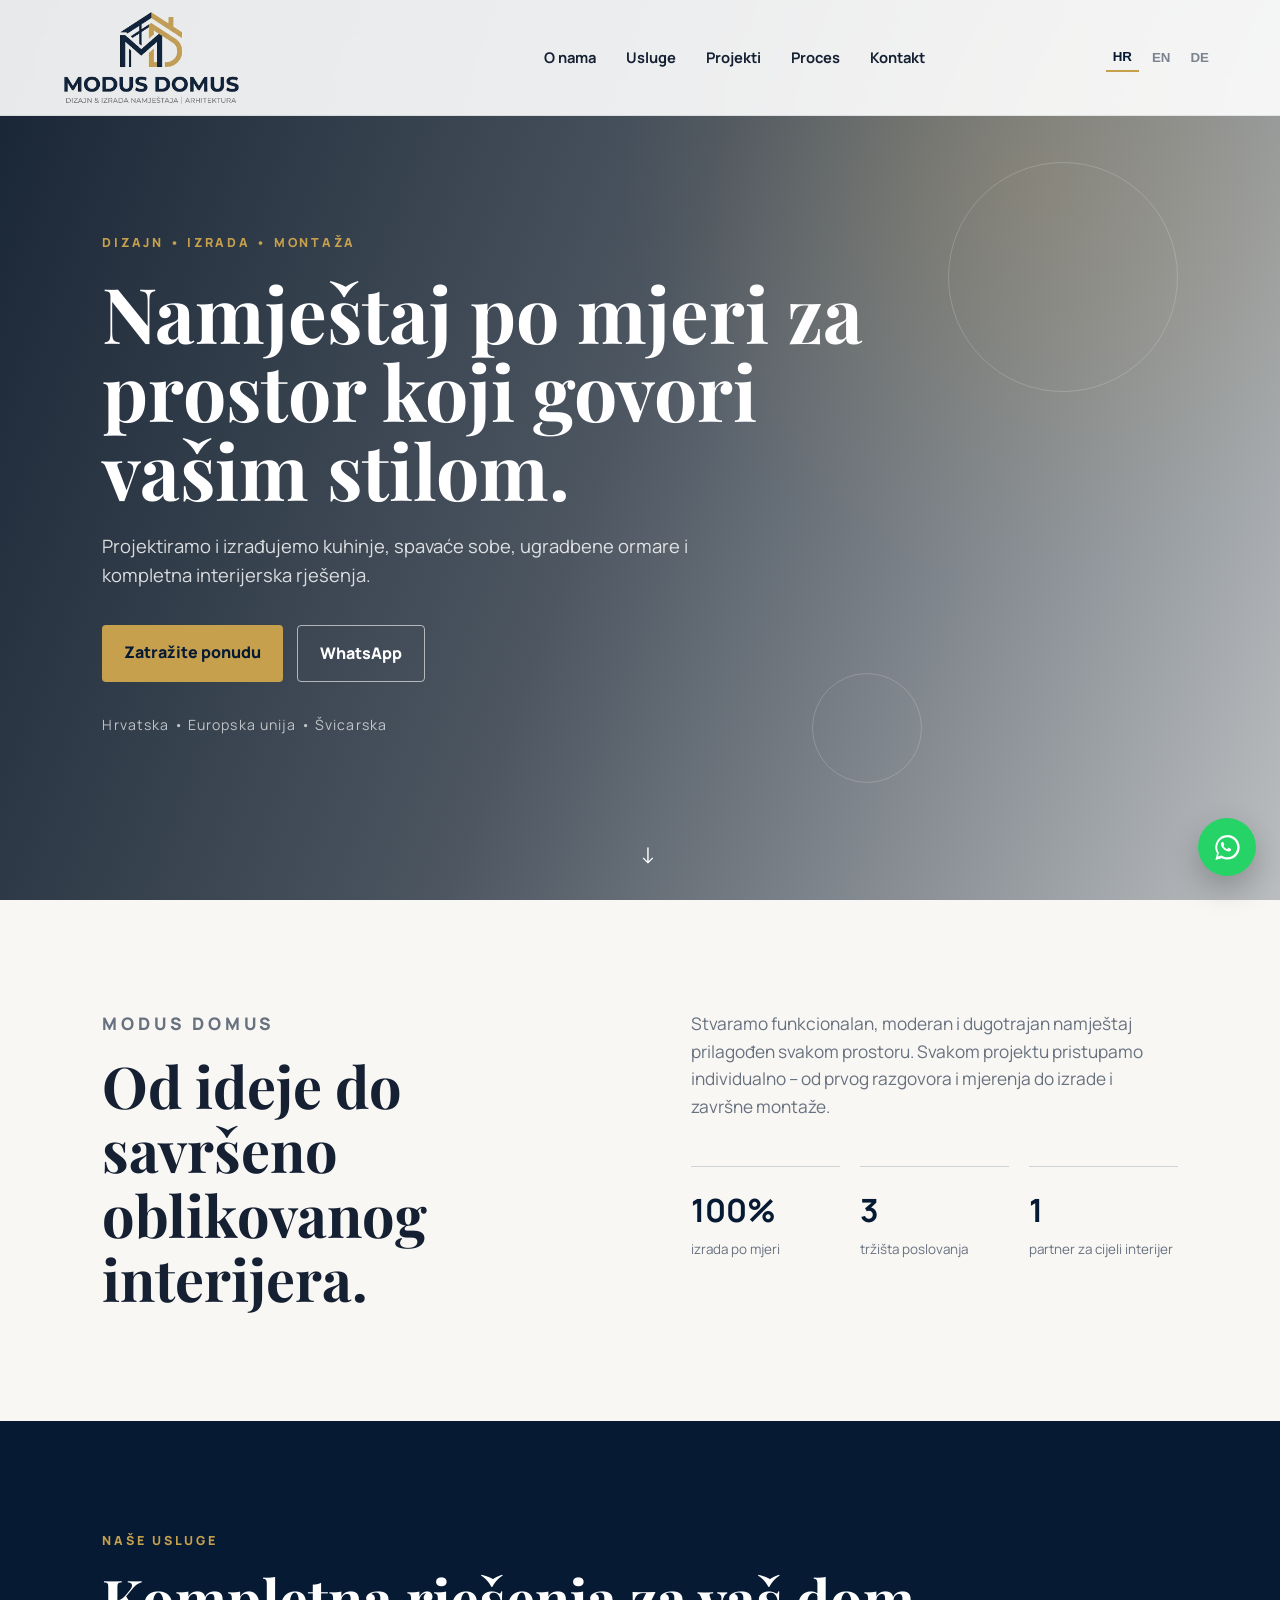
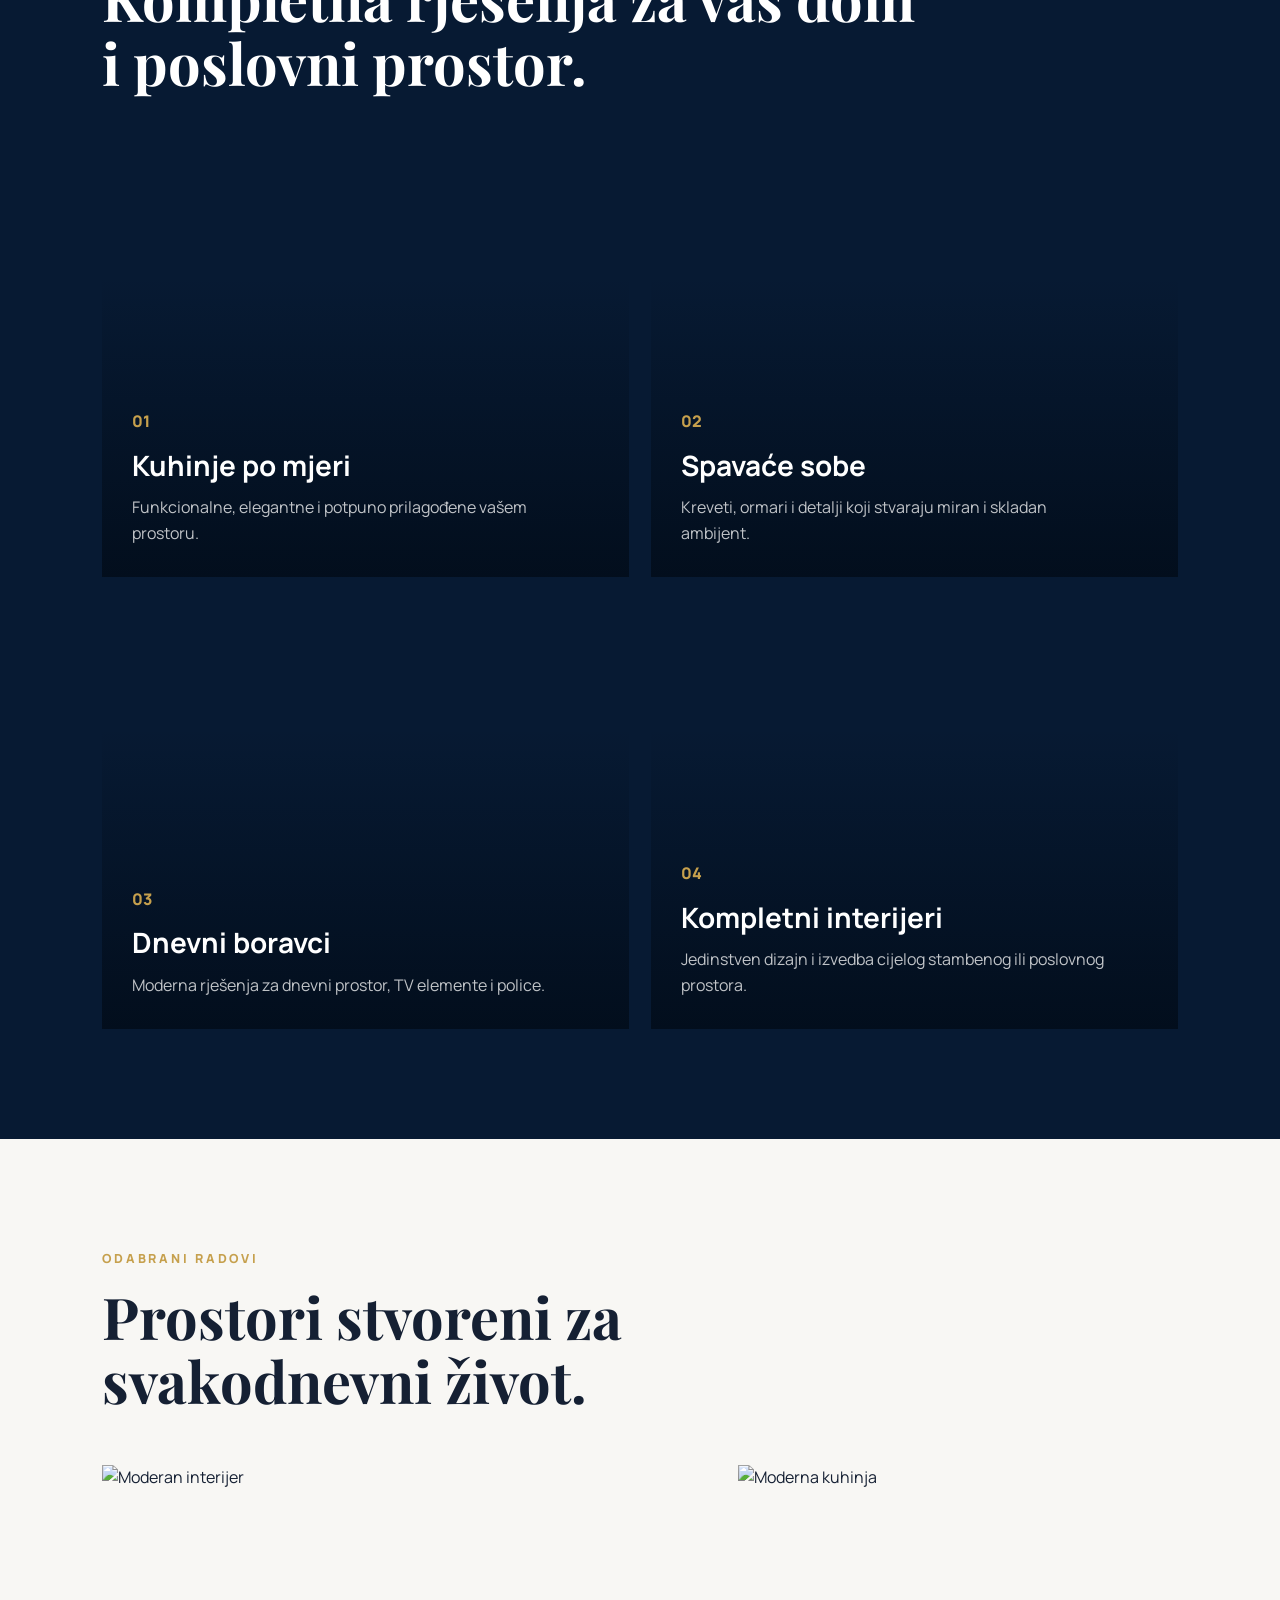
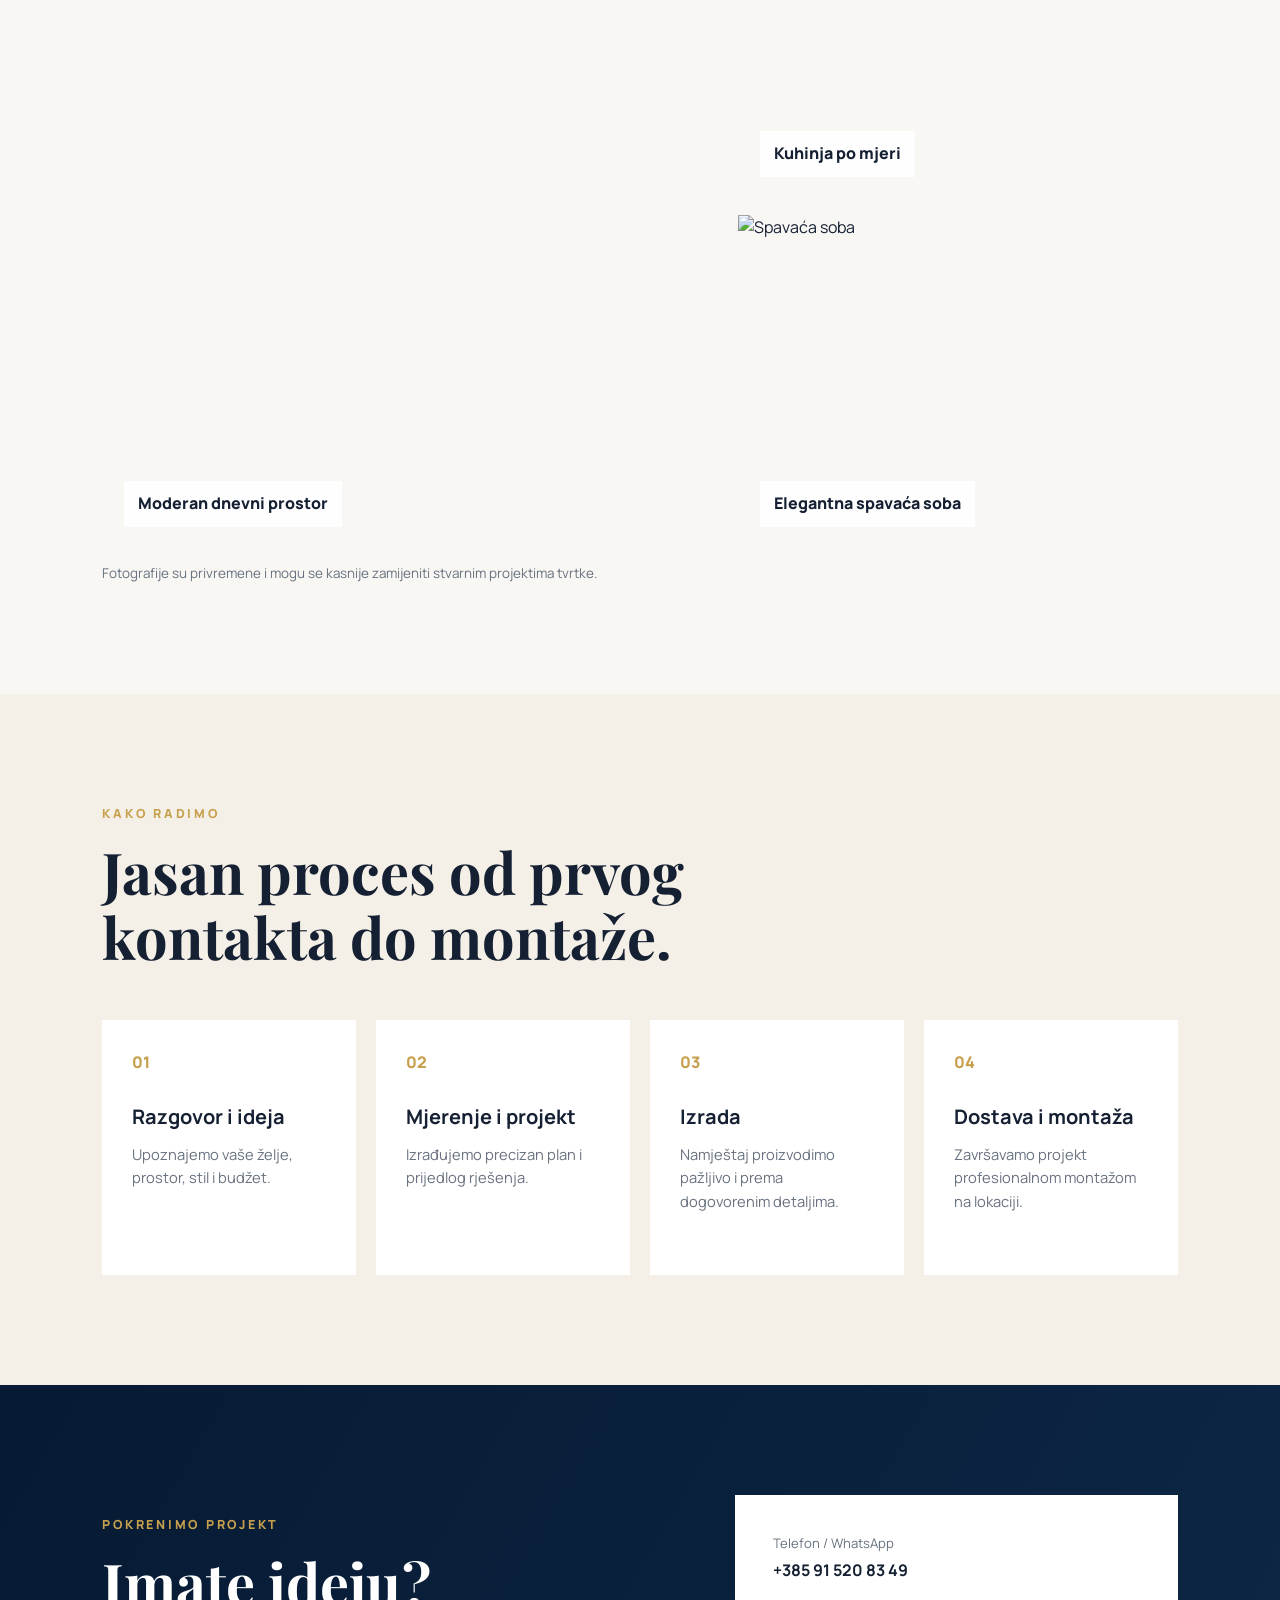
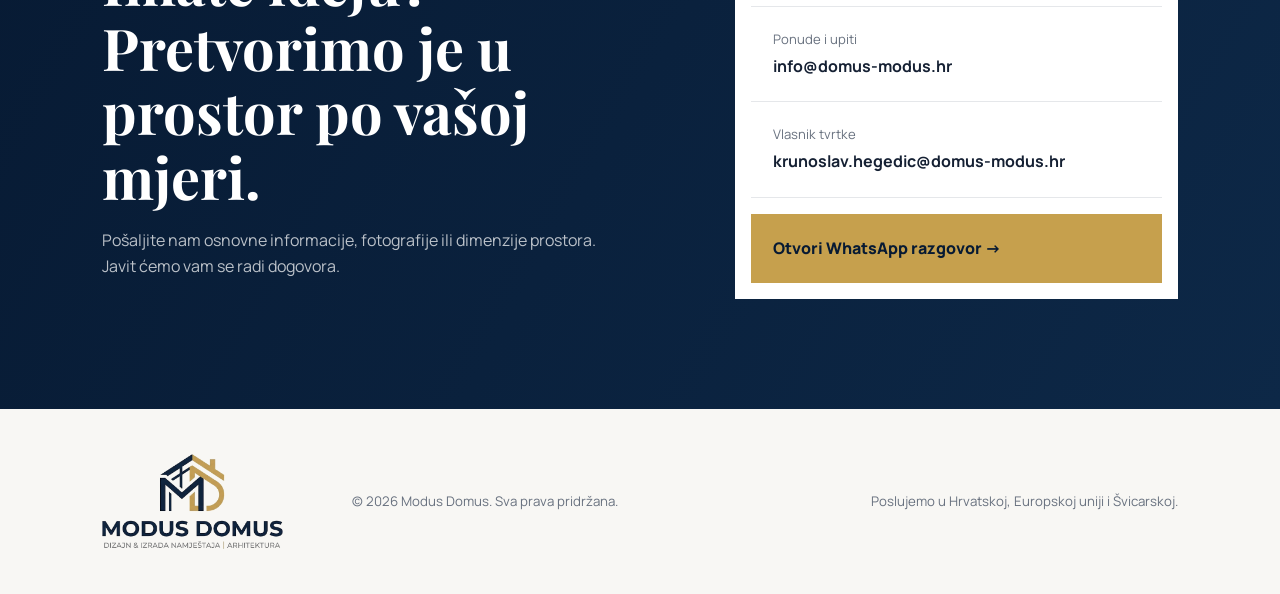
==== index.html @ 840b878f "Modus Domus web stranica" ====
<!DOCTYPE html>
<html lang="hr">
<head>
  <meta charset="UTF-8" />
  <meta name="viewport" content="width=device-width, initial-scale=1.0" />
  <meta name="description" content="Modus Domus – dizajn i izrada namještaja po mjeri u Hrvatskoj, Europskoj uniji i Švicarskoj." />
  <title>Modus Domus | Dizajn i izrada namještaja</title>
  <link rel="preconnect" href="https://fonts.googleapis.com">
  <link rel="preconnect" href="https://fonts.gstatic.com" crossorigin>
  <link href="https://fonts.googleapis.com/css2?family=Manrope:wght@400;500;600;700;800&family=Playfair+Display:wght@600;700&display=swap" rel="stylesheet">
  <link rel="stylesheet" href="style.css" />
</head>
<body>
  <header class="site-header">
    <a class="brand" href="#home" aria-label="Modus Domus početna">
      <img src="assets/logo-modus-domus-transparent.png" alt="Modus Domus logo" />
    </a>

    <button class="menu-toggle" aria-label="Otvori izbornik" aria-expanded="false">☰</button>

    <nav class="main-nav">
      <a href="#about" data-i18n="navAbout">O nama</a>
      <a href="#services" data-i18n="navServices">Usluge</a>
      <a href="#projects" data-i18n="navProjects">Projekti</a>
      <a href="#process" data-i18n="navProcess">Proces</a>
      <a href="#contact" data-i18n="navContact">Kontakt</a>
    </nav>

    <div class="language-switcher" aria-label="Odabir jezika">
      <button class="lang active" data-lang="hr">HR</button>
      <button class="lang" data-lang="en">EN</button>
      <button class="lang" data-lang="de">DE</button>
    </div>
  </header>

  <main>
    <section id="home" class="hero">
      <div class="hero-overlay"></div>
      <div class="floating-shape shape-one"></div>
      <div class="floating-shape shape-two"></div>

      <div class="hero-content">
        <p class="eyebrow" data-i18n="heroEyebrow">DIZAJN • IZRADA • MONTAŽA</p>
        <h1 data-i18n="heroTitle">Namještaj po mjeri za prostor koji govori vašim stilom.</h1>
        <p class="hero-text" data-i18n="heroText">
          Projektiramo i izrađujemo kuhinje, spavaće sobe, ugradbene ormare i kompletna interijerska rješenja.
        </p>
        <div class="hero-actions">
          <a class="btn btn-primary" href="mailto:info@domus-modus.hr?subject=Upit%20za%20ponudu" data-i18n="offerButton">Zatražite ponudu</a>
          <a class="btn btn-secondary" href="https://wa.me/385915208349" target="_blank" rel="noopener" data-i18n="whatsappButton">WhatsApp</a>
        </div>
        <div class="coverage" data-i18n="coverage">Hrvatska • Europska unija • Švicarska</div>
      </div>

      <a class="scroll-indicator" href="#about" aria-label="Pomakni se prema dolje">↓</a>
    </section>

    <section id="about" class="section about">
      <div>
        <p class="section-kicker" data-i18n="aboutKicker">MODUS DOMUS</p>
        <h2 data-i18n="aboutTitle">Od ideje do savršeno oblikovanog interijera.</h2>
      </div>
      <div>
        <p data-i18n="aboutText">
          Stvaramo funkcionalan, moderan i dugotrajan namještaj prilagođen svakom prostoru. Svakom projektu pristupamo individualno – od prvog razgovora i mjerenja do izrade i završne montaže.
        </p>
        <div class="stats">
          <div><strong>100%</strong><span data-i18n="statCustom">izrada po mjeri</span></div>
          <div><strong>3</strong><span data-i18n="statMarkets">tržišta poslovanja</span></div>
          <div><strong>1</strong><span data-i18n="statPartner">partner za cijeli interijer</span></div>
        </div>
      </div>
    </section>

    <section id="services" class="section dark-section">
      <div class="section-heading">
        <p class="section-kicker" data-i18n="servicesKicker">NAŠE USLUGE</p>
        <h2 data-i18n="servicesTitle">Kompletna rješenja za vaš dom i poslovni prostor.</h2>
      </div>

      <div class="service-grid">
        <article class="service-card image-kitchen">
          <div>
            <span>01</span>
            <h3 data-i18n="serviceKitchen">Kuhinje po mjeri</h3>
            <p data-i18n="serviceKitchenText">Funkcionalne, elegantne i potpuno prilagođene vašem prostoru.</p>
          </div>
        </article>

        <article class="service-card image-bedroom">
          <div>
            <span>02</span>
            <h3 data-i18n="serviceBedroom">Spavaće sobe</h3>
            <p data-i18n="serviceBedroomText">Kreveti, ormari i detalji koji stvaraju miran i skladan ambijent.</p>
          </div>
        </article>

        <article class="service-card image-living">
          <div>
            <span>03</span>
            <h3 data-i18n="serviceLiving">Dnevni boravci</h3>
            <p data-i18n="serviceLivingText">Moderna rješenja za dnevni prostor, TV elemente i police.</p>
          </div>
        </article>

        <article class="service-card image-interior">
          <div>
            <span>04</span>
            <h3 data-i18n="serviceInterior">Kompletni interijeri</h3>
            <p data-i18n="serviceInteriorText">Jedinstven dizajn i izvedba cijelog stambenog ili poslovnog prostora.</p>
          </div>
        </article>
      </div>
    </section>

    <section id="projects" class="section projects">
      <div class="section-heading">
        <p class="section-kicker" data-i18n="projectsKicker">ODABRANI RADOVI</p>
        <h2 data-i18n="projectsTitle">Prostori stvoreni za svakodnevni život.</h2>
      </div>
      <div class="project-grid">
        <figure class="project project-large">
          <img src="https://images.unsplash.com/photo-1600585154340-be6161a56a0c?auto=format&fit=crop&w=1600&q=85" alt="Moderan interijer" loading="lazy">
          <figcaption data-i18n="projectOne">Moderan dnevni prostor</figcaption>
        </figure>
        <figure class="project">
          <img src="https://images.unsplash.com/photo-1556912167-f556f1f39fdf?auto=format&fit=crop&w=1200&q=85" alt="Moderna kuhinja" loading="lazy">
          <figcaption data-i18n="projectTwo">Kuhinja po mjeri</figcaption>
        </figure>
        <figure class="project">
          <img src="https://images.pexels.com/photos/271624/pexels-photo-271624.jpeg?auto=compress&cs=tinysrgb&w=1200" alt="Spavaća soba" loading="lazy">
          <figcaption data-i18n="projectThree">Elegantna spavaća soba</figcaption>
        </figure>
      </div>
      <p class="photo-note" data-i18n="photoNote">Fotografije su privremene i mogu se kasnije zamijeniti stvarnim projektima tvrtke.</p>
    </section>

    <section id="process" class="section process">
      <div class="section-heading">
        <p class="section-kicker" data-i18n="processKicker">KAKO RADIMO</p>
        <h2 data-i18n="processTitle">Jasan proces od prvog kontakta do montaže.</h2>
      </div>
      <div class="process-grid">
        <div><span>01</span><h3 data-i18n="stepOne">Razgovor i ideja</h3><p data-i18n="stepOneText">Upoznajemo vaše želje, prostor, stil i budžet.</p></div>
        <div><span>02</span><h3 data-i18n="stepTwo">Mjerenje i projekt</h3><p data-i18n="stepTwoText">Izrađujemo precizan plan i prijedlog rješenja.</p></div>
        <div><span>03</span><h3 data-i18n="stepThree">Izrada</h3><p data-i18n="stepThreeText">Namještaj proizvodimo pažljivo i prema dogovorenim detaljima.</p></div>
        <div><span>04</span><h3 data-i18n="stepFour">Dostava i montaža</h3><p data-i18n="stepFourText">Završavamo projekt profesionalnom montažom na lokaciji.</p></div>
      </div>
    </section>

    <section id="contact" class="contact-section">
      <div class="contact-copy">
        <p class="section-kicker" data-i18n="contactKicker">POKRENIMO PROJEKT</p>
        <h2 data-i18n="contactTitle">Imate ideju? Pretvorimo je u prostor po vašoj mjeri.</h2>
        <p data-i18n="contactText">Pošaljite nam osnovne informacije, fotografije ili dimenzije prostora. Javit ćemo vam se radi dogovora.</p>
      </div>

      <div class="contact-card">
        <a href="tel:+385915208349">
          <span data-i18n="phoneLabel">Telefon / WhatsApp</span>
          <strong>+385 91 520 83 49</strong>
        </a>
        <a href="mailto:info@domus-modus.hr">
          <span data-i18n="offersLabel">Ponude i upiti</span>
          <strong>info@domus-modus.hr</strong>
        </a>
        <a href="mailto:krunoslav.hegedic@domus-modus.hr">
          <span data-i18n="ownerLabel">Vlasnik tvrtke</span>
          <strong>krunoslav.hegedic@domus-modus.hr</strong>
        </a>
        <a class="contact-cta" href="https://wa.me/385915208349" target="_blank" rel="noopener" data-i18n="openWhatsapp">Otvori WhatsApp razgovor →</a>
      </div>
    </section>
  </main>

  <footer>
    <img src="assets/logo-modus-domus-transparent.png" alt="Modus Domus" />
    <p>© <span id="year"></span> Modus Domus. <span data-i18n="rights">Sva prava pridržana.</span></p>
    <p data-i18n="footerCoverage">Poslujemo u Hrvatskoj, Europskoj uniji i Švicarskoj.</p>
  </footer>

  <a class="floating-whatsapp" href="https://wa.me/385915208349" target="_blank" rel="noopener" aria-label="WhatsApp">
    <svg viewBox="0 0 32 32" aria-hidden="true" focusable="false">
      <path fill="currentColor" d="M19.11 17.21c-.26-.13-1.53-.75-1.77-.84-.24-.09-.41-.13-.59.13-.17.26-.67.84-.82 1.01-.15.17-.3.2-.56.07-.26-.13-1.08-.4-2.06-1.27-.76-.68-1.28-1.52-1.43-1.78-.15-.26-.02-.4.11-.53.12-.12.26-.3.39-.45.13-.15.17-.26.26-.43.09-.17.04-.32-.02-.45-.07-.13-.59-1.42-.8-1.94-.21-.51-.43-.44-.59-.45h-.5c-.17 0-.45.07-.69.32-.24.26-.91.89-.91 2.17s.93 2.52 1.06 2.69c.13.17 1.83 2.79 4.43 3.91.62.27 1.1.43 1.48.55.62.2 1.18.17 1.62.1.49-.07 1.53-.62 1.75-1.22.22-.6.22-1.11.15-1.22-.06-.11-.24-.17-.5-.3Z"/>
      <path fill="currentColor" d="M16.04 3.2A12.62 12.62 0 0 0 5.2 22.3L3.5 28.8l6.66-1.75A12.62 12.62 0 1 0 16.04 3.2Zm0 22.94c-1.99 0-3.93-.54-5.62-1.57l-.4-.24-3.95 1.04 1.05-3.85-.26-.4a10.31 10.31 0 1 1 9.18 5.02Z"/>
    </svg>
  </a>

  <script src="script.js"></script>
</body>
</html>
---- style.css ----
*{box-sizing:border-box;margin:0;padding:0}
:root{
  --navy:#071a33;
  --navy-soft:#0d2847;
  --gold:#c6a04d;
  --cream:#f4f0e7;
  --white:#fff;
  --text:#152033;
  --muted:#68717f;
}
html{scroll-behavior:smooth}
body{
  font-family:"Manrope",sans-serif;
  color:var(--text);
  background:#f8f7f4;
  line-height:1.6;
}
a{text-decoration:none;color:inherit}
img{display:block;max-width:100%}
.site-header{
  position:fixed;
  inset:0 0 auto 0;
  height:116px;
  padding:12px 5vw;
  display:flex;
  align-items:center;
  justify-content:space-between;
  gap:28px;
  z-index:1000;
  background:rgba(255,255,255,.9);
  backdrop-filter:blur(16px);
  border-bottom:1px solid rgba(7,26,51,.08);
}
.brand{display:flex;align-items:center;min-width:300px}
.brand img{width:300px;height:92px;object-fit:contain;object-position:left center}
.main-nav{display:flex;gap:30px;font-weight:700;font-size:.92rem}
.main-nav a{position:relative}
.main-nav a::after{content:"";position:absolute;left:0;bottom:-8px;width:0;height:2px;background:var(--gold);transition:.3s}
.main-nav a:hover::after{width:100%}
.language-switcher{display:flex;gap:6px}
.lang{border:0;background:transparent;padding:6px 7px;cursor:pointer;font-weight:800;color:#7c8490}
.lang.active{color:var(--navy);border-bottom:2px solid var(--gold)}
.menu-toggle{display:none;border:0;background:none;font-size:1.5rem}

.hero{
  min-height:100vh;
  position:relative;
  display:flex;
  align-items:center;
  padding:150px 8vw 80px;
  overflow:hidden;
  background:
    linear-gradient(110deg,rgba(4,18,35,.92) 0%,rgba(4,18,35,.70) 48%,rgba(4,18,35,.25) 100%),
    url("https://images.unsplash.com/photo-1600210492486-724fe5c67fb0?auto=format&fit=crop&w=2000&q=90") center/cover;
  animation:heroZoom 18s ease-in-out infinite alternate;
}
@keyframes heroZoom{
  from{background-size:100%,cover}
  to{background-size:100%,115%}
}
.hero-overlay{
  position:absolute;inset:0;
  background:radial-gradient(circle at 80% 20%,rgba(198,160,77,.20),transparent 32%);
}
.floating-shape{position:absolute;border:1px solid rgba(255,255,255,.18);border-radius:50%;animation:float 9s ease-in-out infinite}
.shape-one{width:230px;height:230px;right:8%;top:18%}
.shape-two{width:110px;height:110px;right:28%;bottom:13%;animation-delay:-4s}
@keyframes float{50%{transform:translateY(-22px) translateX(10px)}}
.hero-content{position:relative;z-index:2;max-width:820px;color:white}
.eyebrow,.section-kicker{letter-spacing:.22em;font-size:.78rem;font-weight:800;color:var(--gold)}
.hero h1{
  font-family:"Playfair Display",serif;
  font-size:clamp(3rem,6vw,6rem);
  line-height:1.02;
  margin:20px 0 24px;
  max-width:1000px;
}
.hero-text{font-size:1.15rem;max-width:670px;color:rgba(255,255,255,.82)}
.hero-actions{display:flex;gap:14px;margin-top:34px;flex-wrap:wrap}
.btn{padding:15px 22px;border-radius:4px;font-weight:800;transition:.25s}
.btn-primary{background:var(--gold);color:var(--navy)}
.btn-secondary{border:1px solid rgba(255,255,255,.6);color:white}
.btn:hover{transform:translateY(-3px)}
.coverage{margin-top:32px;font-size:.88rem;letter-spacing:.08em;color:rgba(255,255,255,.68)}
.scroll-indicator{position:absolute;bottom:28px;left:50%;color:white;font-size:1.4rem;animation:bounce 1.7s infinite}
@keyframes bounce{50%{transform:translateY(9px)}}

.section{padding:110px 8vw}
.about{display:grid;grid-template-columns:1fr 1fr;gap:8vw;align-items:start}
.about h2,.section-heading h2,.contact-copy h2{
  font-family:"Playfair Display",serif;
  font-size:clamp(2.2rem,4.5vw,4.4rem);
  line-height:1.12;
  margin-top:15px;
}
.about p{font-size:1.08rem;color:var(--muted)}
.stats{display:grid;grid-template-columns:repeat(3,1fr);gap:20px;margin-top:45px}
.stats div{border-top:1px solid #cfd3d8;padding-top:18px}
.stats strong{font-size:2rem;color:var(--navy);display:block}
.stats span{font-size:.84rem;color:var(--muted)}

.dark-section{background:var(--navy);color:white}
.section-heading{max-width:820px;margin-bottom:52px}
.dark-section .section-heading h2{color:white}
.service-grid{display:grid;grid-template-columns:repeat(2,1fr);gap:22px}
.service-card{
  min-height:430px;
  position:relative;
  overflow:hidden;
  display:flex;
  align-items:flex-end;
  padding:30px;
  background-size:cover;
  background-position:center;
}
.service-card::before{content:"";position:absolute;inset:0;background:linear-gradient(transparent 30%,rgba(2,13,27,.92))}
.service-card>div{position:relative;z-index:2}
.service-card span{color:var(--gold);font-weight:800}
.service-card h3{font-size:1.75rem;margin:8px 0}
.service-card p{color:rgba(255,255,255,.75);max-width:430px}
.image-kitchen{background-image:url("https://images.unsplash.com/photo-1556912167-f556f1f39fdf?auto=format&fit=crop&w=1400&q=85")}
.image-bedroom{background-image:url("https://images.pexels.com/photos/164595/pexels-photo-164595.jpeg?auto=compress&cs=tinysrgb&w=1400")}
.image-living{background-image:url("https://images.unsplash.com/photo-1600585154340-be6161a56a0c?auto=format&fit=crop&w=1400&q=85")}
.image-interior{background-image:url("https://images.unsplash.com/photo-1600566753086-00f18fb6b3ea?auto=format&fit=crop&w=1400&q=85")}

.project-grid{display:grid;grid-template-columns:1.4fr 1fr;grid-template-rows:repeat(2,330px);gap:20px}
.project{position:relative;overflow:hidden}
.project-large{grid-row:1/3}
.project img{width:100%;height:100%;object-fit:cover;transition:.6s}
.project:hover img{transform:scale(1.05)}
.project figcaption{position:absolute;left:22px;bottom:18px;background:rgba(255,255,255,.9);padding:10px 14px;font-weight:800}
.photo-note{margin-top:18px;color:var(--muted);font-size:.84rem}

.process{background:var(--cream)}
.process-grid{display:grid;grid-template-columns:repeat(4,1fr);gap:20px}
.process-grid>div{background:white;padding:30px;min-height:255px;border-bottom:3px solid transparent;transition:.3s}
.process-grid>div:hover{transform:translateY(-6px);border-color:var(--gold)}
.process-grid span{font-weight:800;color:var(--gold)}
.process-grid h3{margin:25px 0 10px;font-size:1.25rem}
.process-grid p{color:var(--muted);font-size:.92rem}

.contact-section{padding:110px 8vw;background:linear-gradient(120deg,var(--navy),var(--navy-soft));color:white;display:grid;grid-template-columns:1.2fr 1fr;gap:8vw;align-items:center}
.contact-copy p:not(.section-kicker){color:rgba(255,255,255,.72);margin-top:20px;max-width:600px}
.contact-card{background:white;color:var(--text);padding:16px}
.contact-card>a{display:block;padding:22px;border-bottom:1px solid #e5e7ea}
.contact-card span{display:block;color:var(--muted);font-size:.82rem;margin-bottom:4px}
.contact-card strong{font-size:1rem;word-break:break-word}
.contact-card .contact-cta{background:var(--gold);color:var(--navy);font-weight:800;border:0;margin-top:16px}

footer{padding:45px 8vw;display:grid;grid-template-columns:220px 1fr auto;gap:30px;align-items:center;font-size:.83rem;color:var(--muted)}
footer img{width:260px;max-height:95px;object-fit:contain;object-position:left center}
.floating-whatsapp{
  position:fixed;right:24px;bottom:24px;z-index:999;
  width:58px;height:58px;border-radius:50%;
  display:grid;place-items:center;
  background:#25d366;color:white;font-weight:900;
  box-shadow:0 12px 30px rgba(0,0,0,.22);
}
.floating-whatsapp svg{width:31px;height:31px;display:block}

@media(max-width:1000px){
  .main-nav{display:none;position:absolute;top:116px;left:0;right:0;background:white;padding:25px 5vw;flex-direction:column}
  .main-nav.open{display:flex}
  .menu-toggle{display:block;margin-left:auto}
  .language-switcher{margin-left:8px}
  .about,.contact-section{grid-template-columns:1fr}
  .process-grid{grid-template-columns:repeat(2,1fr)}
  footer{grid-template-columns:1fr}
}
@media(max-width:700px){
  .site-header{height:88px;padding:8px 20px}
  .brand{min-width:0}
  .brand img{width:210px;height:68px}
  .main-nav{top:88px}
  .hero{padding:130px 22px 70px;animation:none;background-position:center}
  .hero h1{font-size:2.7rem}
  .section,.contact-section{padding:75px 22px}
  .about,.service-grid,.process-grid{grid-template-columns:1fr}
  .stats{grid-template-columns:1fr}
  .project-grid{display:block}
  .project{height:300px;margin-bottom:16px}
  .project-large{height:420px}
  footer{padding:38px 22px}
}
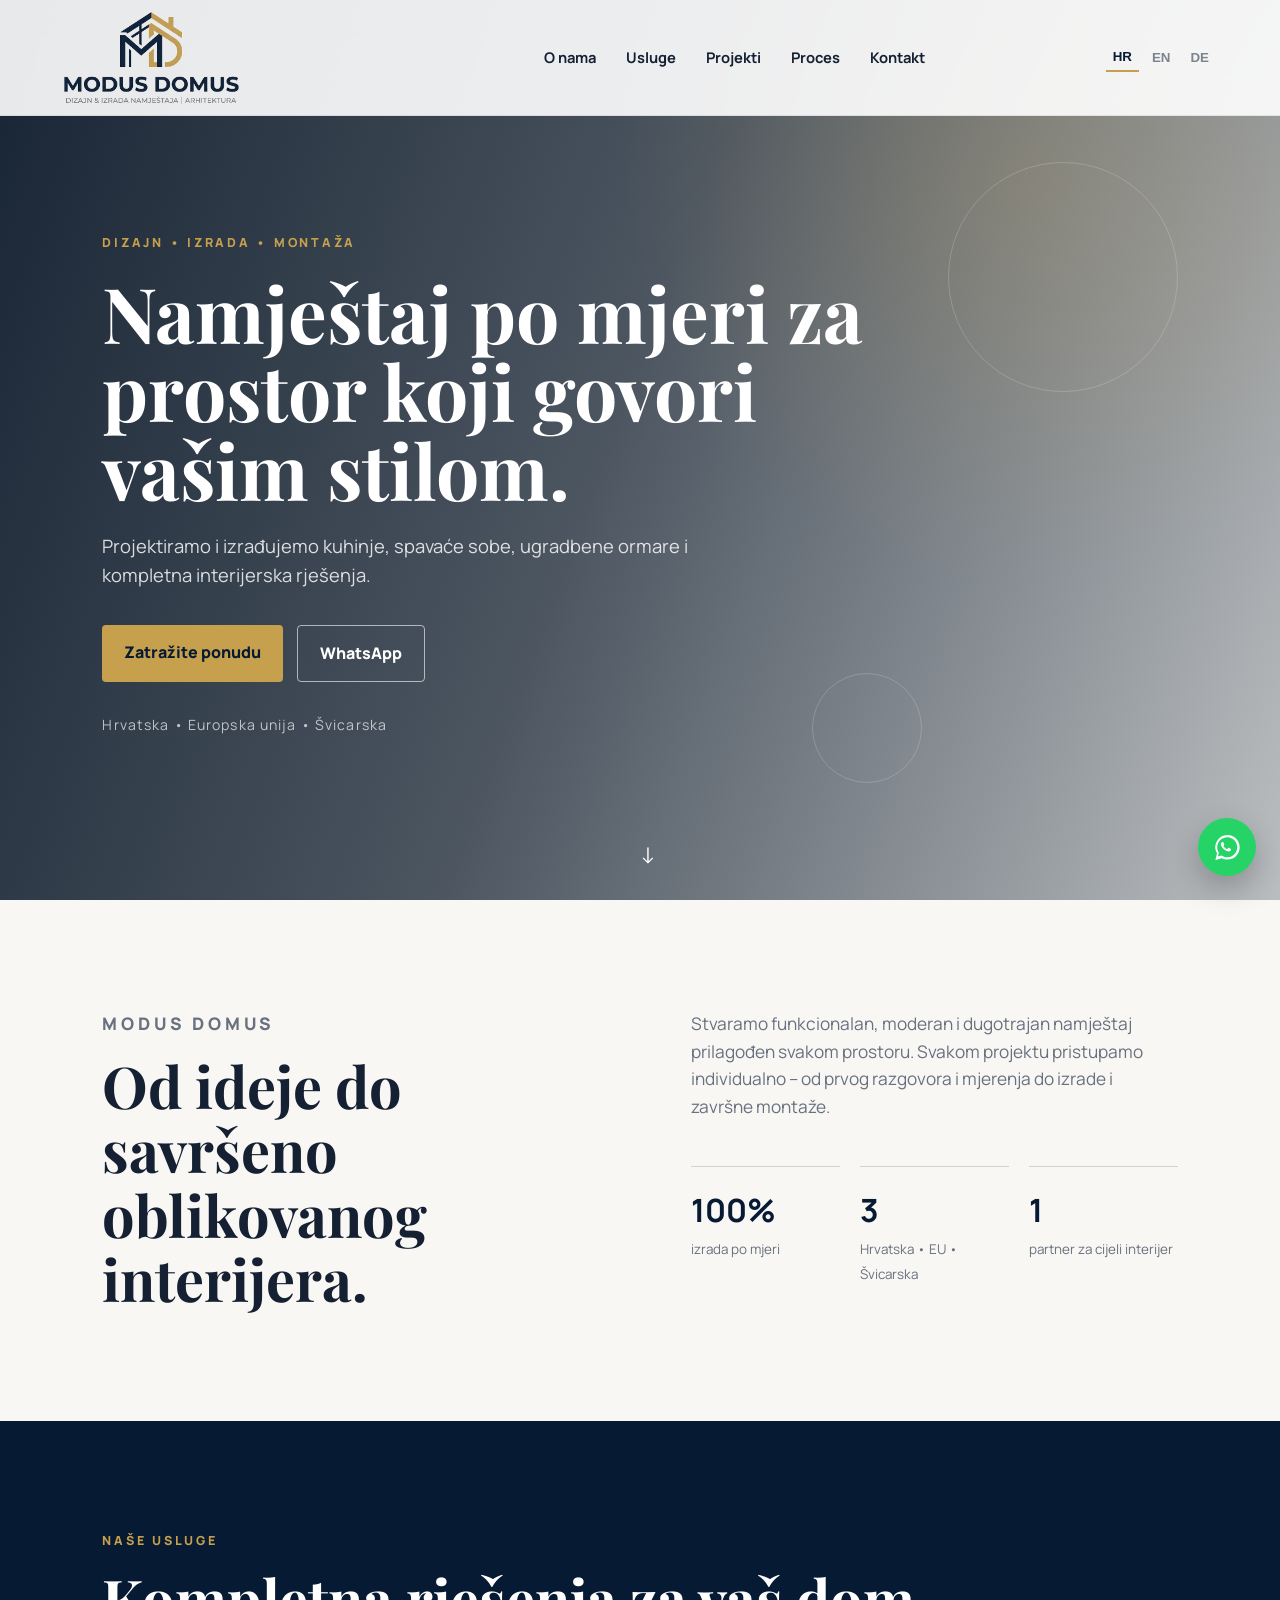
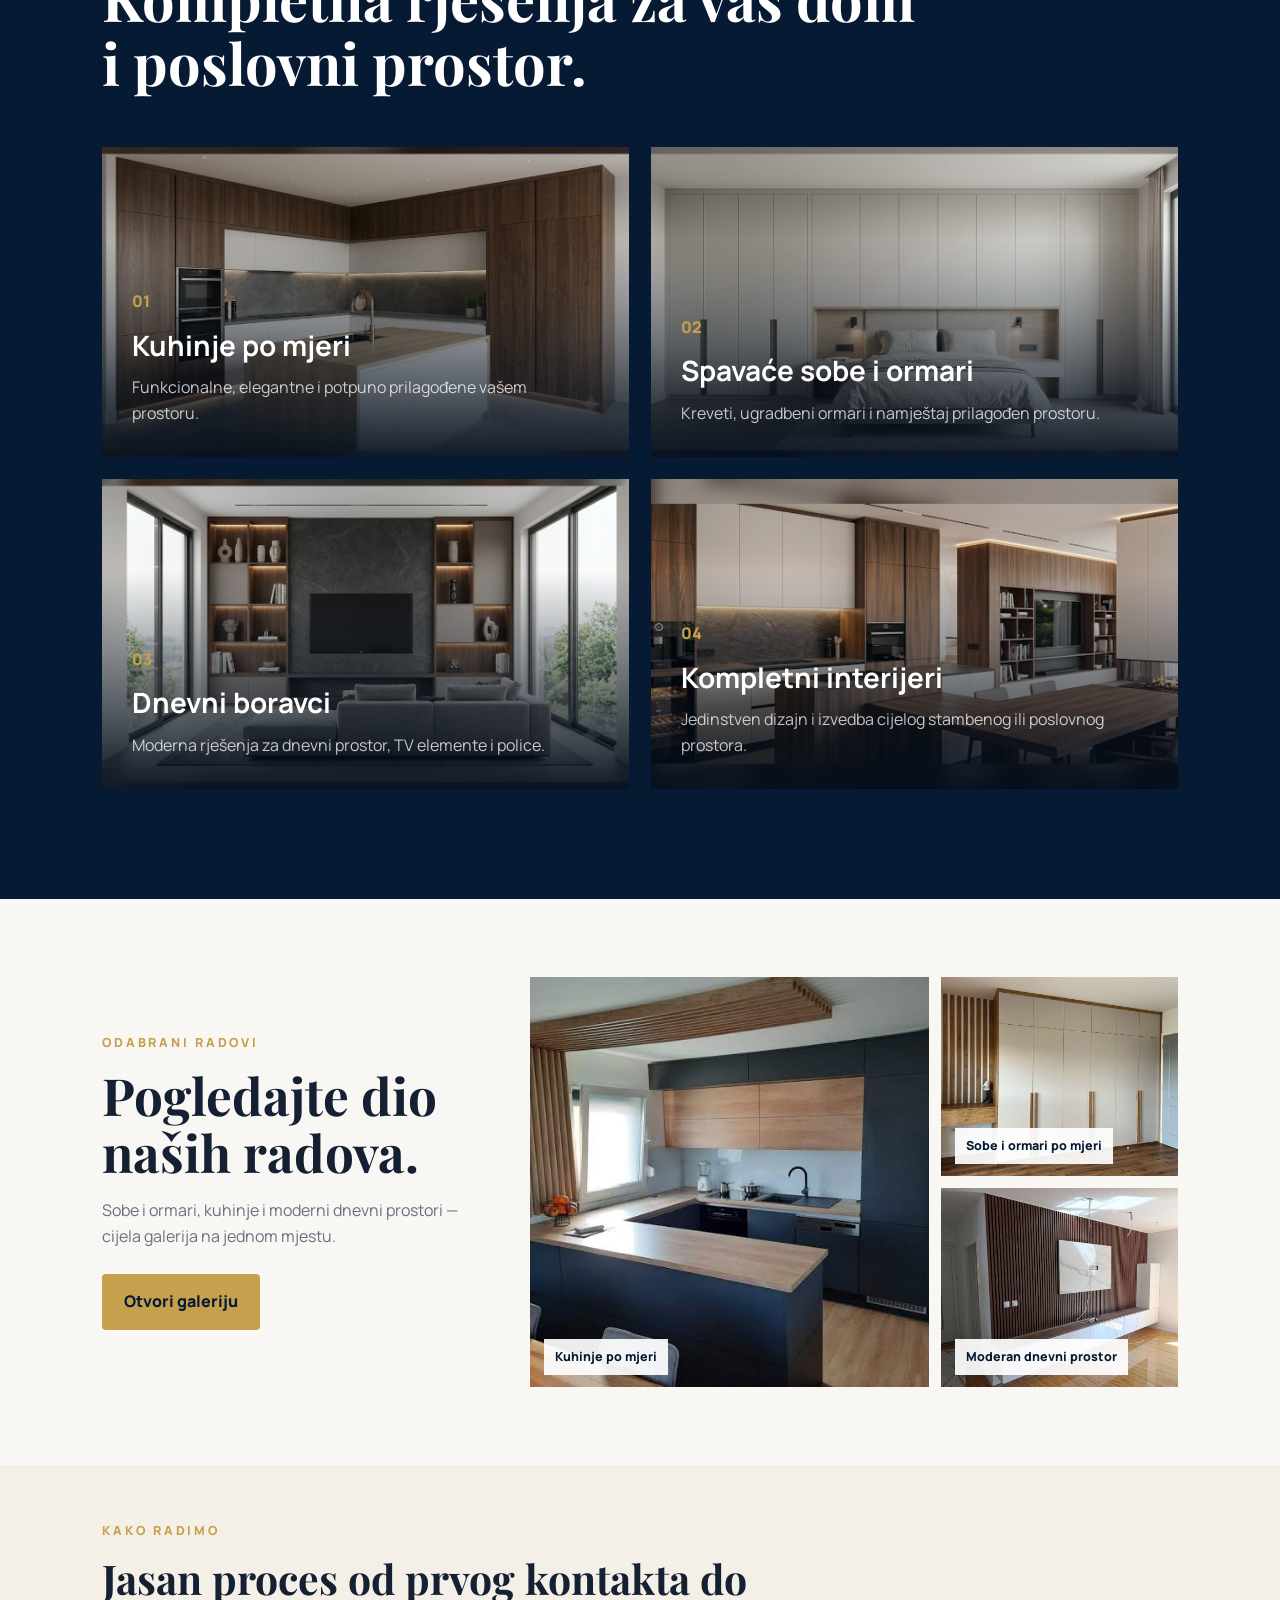
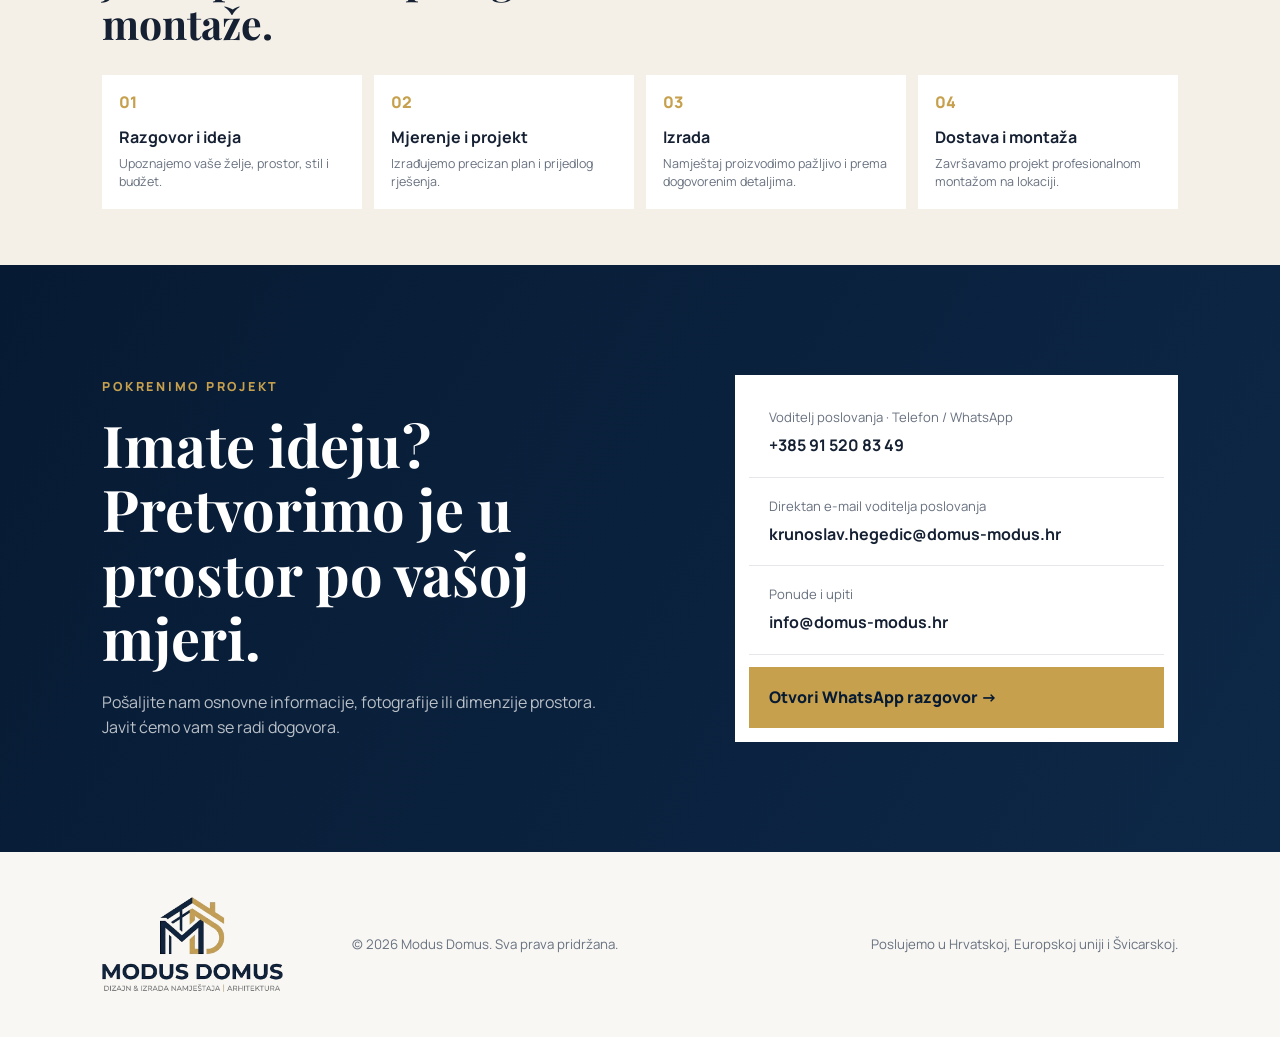
==== commit ca702a1d: "modus-domus-web v10" ====
--- a/index.html
+++ b/index.html
@@ -47,7 +47,7 @@
         </p>
         <div class="hero-actions">
           <a class="btn btn-primary" href="mailto:info@domus-modus.hr?subject=Upit%20za%20ponudu" data-i18n="offerButton">Zatražite ponudu</a>
-          <a class="btn btn-secondary" href="https://wa.me/385915208349" target="_blank" rel="noopener" data-i18n="whatsappButton">WhatsApp</a>
+          <a class="btn btn-secondary js-whatsapp-launch" href="https://wa.me/385915208349" data-i18n="whatsappButton">WhatsApp</a>
         </div>
         <div class="coverage" data-i18n="coverage">Hrvatska • Europska unija • Švicarska</div>
       </div>
@@ -66,7 +66,7 @@
         </p>
         <div class="stats">
           <div><strong>100%</strong><span data-i18n="statCustom">izrada po mjeri</span></div>
-          <div><strong>3</strong><span data-i18n="statMarkets">tržišta poslovanja</span></div>
+          <div><strong>3</strong><span data-i18n="statMarkets">Hrvatska • EU • Švicarska</span></div>
           <div><strong>1</strong><span data-i18n="statPartner">partner za cijeli interijer</span></div>
         </div>
       </div>
@@ -90,8 +90,8 @@
         <article class="service-card image-bedroom">
           <div>
             <span>02</span>
-            <h3 data-i18n="serviceBedroom">Spavaće sobe</h3>
-            <p data-i18n="serviceBedroomText">Kreveti, ormari i detalji koji stvaraju miran i skladan ambijent.</p>
+            <h3 data-i18n="serviceBedroom">Spavaće sobe i ormari</h3>
+            <p data-i18n="serviceBedroomText">Kreveti, ugradbeni ormari i namještaj prilagođen prostoru.</p>
           </div>
         </article>
 
@@ -113,26 +113,33 @@
       </div>
     </section>
 
-    <section id="projects" class="section projects">
-      <div class="section-heading">
+    <section id="projects" class="section gallery-teaser">
+      <div class="gallery-teaser-copy">
         <p class="section-kicker" data-i18n="projectsKicker">ODABRANI RADOVI</p>
-        <h2 data-i18n="projectsTitle">Prostori stvoreni za svakodnevni život.</h2>
-      </div>
-      <div class="project-grid">
-        <figure class="project project-large">
-          <img src="https://images.unsplash.com/photo-1600585154340-be6161a56a0c?auto=format&fit=crop&w=1600&q=85" alt="Moderan interijer" loading="lazy">
-          <figcaption data-i18n="projectOne">Moderan dnevni prostor</figcaption>
-        </figure>
-        <figure class="project">
-          <img src="https://images.unsplash.com/photo-1556912167-f556f1f39fdf?auto=format&fit=crop&w=1200&q=85" alt="Moderna kuhinja" loading="lazy">
-          <figcaption data-i18n="projectTwo">Kuhinja po mjeri</figcaption>
-        </figure>
-        <figure class="project">
-          <img src="https://images.pexels.com/photos/271624/pexels-photo-271624.jpeg?auto=compress&cs=tinysrgb&w=1200" alt="Spavaća soba" loading="lazy">
-          <figcaption data-i18n="projectThree">Elegantna spavaća soba</figcaption>
-        </figure>
-      </div>
-      <p class="photo-note" data-i18n="photoNote">Fotografije su privremene i mogu se kasnije zamijeniti stvarnim projektima tvrtke.</p>
+        <h2 data-i18n="projectsTitle">Pogledajte dio naših radova.</h2>
+        <p data-i18n="galleryTeaserText">Sobe i ormari, kuhinje i moderni dnevni prostori — cijela galerija na jednom mjestu.</p>
+        <a class="btn gallery-button" href="galerija.html" data-i18n="galleryButton">Otvori galeriju</a>
+      </div>
+      <div class="gallery-preview">
+        <a class="preview-card preview-large" href="galerija.html#kuhinje" aria-label="Otvori galeriju kuhinja">
+          <figure>
+            <img src="assets/gallery/kuhinja-3.jpg" alt="Kuhinja po mjeri" loading="lazy">
+            <figcaption data-i18n="galleryKitchens">Kuhinje po mjeri</figcaption>
+          </figure>
+        </a>
+        <a class="preview-card" href="galerija.html#sobe" aria-label="Otvori galeriju soba i ormara">
+          <figure>
+            <img src="assets/gallery/sobe-4.jpg" alt="Sobe i ormari po mjeri" loading="lazy">
+            <figcaption data-i18n="galleryRooms">Sobe i ormari po mjeri</figcaption>
+          </figure>
+        </a>
+        <a class="preview-card" href="galerija.html#dnevni" aria-label="Otvori galeriju dnevnih prostora">
+          <figure>
+            <img src="assets/gallery/dnevni-1.jpg" alt="Moderan dnevni prostor" loading="lazy">
+            <figcaption data-i18n="galleryLiving">Moderan dnevni prostor</figcaption>
+          </figure>
+        </a>
+      </div>
     </section>
 
     <section id="process" class="section process">
@@ -156,19 +163,22 @@
       </div>
 
       <div class="contact-card">
-        <a href="tel:+385915208349">
-          <span data-i18n="phoneLabel">Telefon / WhatsApp</span>
+        <a class="contact-item contact-phone-row" href="tel:+385915208349">
+          <span data-i18n="phoneLabel">Voditelj poslovanja · Telefon / WhatsApp</span>
           <strong>+385 91 520 83 49</strong>
         </a>
-        <a href="mailto:info@domus-modus.hr">
+
+        <a class="contact-item" href="mailto:krunoslav.hegedic@domus-modus.hr">
+          <span data-i18n="managerEmailLabel">Direktan e-mail voditelja poslovanja</span>
+          <strong>krunoslav.hegedic@domus-modus.hr</strong>
+        </a>
+
+        <a class="contact-item" href="mailto:info@domus-modus.hr">
           <span data-i18n="offersLabel">Ponude i upiti</span>
           <strong>info@domus-modus.hr</strong>
         </a>
-        <a href="mailto:krunoslav.hegedic@domus-modus.hr">
-          <span data-i18n="ownerLabel">Vlasnik tvrtke</span>
-          <strong>krunoslav.hegedic@domus-modus.hr</strong>
-        </a>
-        <a class="contact-cta" href="https://wa.me/385915208349" target="_blank" rel="noopener" data-i18n="openWhatsapp">Otvori WhatsApp razgovor →</a>
+
+        <a class="contact-cta js-whatsapp-launch" href="https://wa.me/385915208349" data-i18n="openWhatsapp">Otvori WhatsApp razgovor →</a>
       </div>
     </section>
   </main>
@@ -179,7 +189,7 @@
     <p data-i18n="footerCoverage">Poslujemo u Hrvatskoj, Europskoj uniji i Švicarskoj.</p>
   </footer>
 
-  <a class="floating-whatsapp" href="https://wa.me/385915208349" target="_blank" rel="noopener" aria-label="WhatsApp">
+  <a class="floating-whatsapp js-whatsapp-launch" href="https://wa.me/385915208349" aria-label="WhatsApp">
     <svg viewBox="0 0 32 32" aria-hidden="true" focusable="false">
       <path fill="currentColor" d="M19.11 17.21c-.26-.13-1.53-.75-1.77-.84-.24-.09-.41-.13-.59.13-.17.26-.67.84-.82 1.01-.15.17-.3.2-.56.07-.26-.13-1.08-.4-2.06-1.27-.76-.68-1.28-1.52-1.43-1.78-.15-.26-.02-.4.11-.53.12-.12.26-.3.39-.45.13-.15.17-.26.26-.43.09-.17.04-.32-.02-.45-.07-.13-.59-1.42-.8-1.94-.21-.51-.43-.44-.59-.45h-.5c-.17 0-.45.07-.69.32-.24.26-.91.89-.91 2.17s.93 2.52 1.06 2.69c.13.17 1.83 2.79 4.43 3.91.62.27 1.1.43 1.48.55.62.2 1.18.17 1.62.1.49-.07 1.53-.62 1.75-1.22.22-.6.22-1.11.15-1.22-.06-.11-.24-.17-.5-.3Z"/>
       <path fill="currentColor" d="M16.04 3.2A12.62 12.62 0 0 0 5.2 22.3L3.5 28.8l6.66-1.75A12.62 12.62 0 1 0 16.04 3.2Zm0 22.94c-1.99 0-3.93-.54-5.62-1.57l-.4-.24-3.95 1.04 1.05-3.85-.26-.4a10.31 10.31 0 1 1 9.18 5.02Z"/>
--- a/style.css
+++ b/style.css
@@ -104,7 +104,7 @@
 .dark-section .section-heading h2{color:white}
 .service-grid{display:grid;grid-template-columns:repeat(2,1fr);gap:22px}
 .service-card{
-  min-height:430px;
+  min-height:310px;
   position:relative;
   overflow:hidden;
   display:flex;
@@ -118,10 +118,10 @@
 .service-card span{color:var(--gold);font-weight:800}
 .service-card h3{font-size:1.75rem;margin:8px 0}
 .service-card p{color:rgba(255,255,255,.75);max-width:430px}
-.image-kitchen{background-image:url("https://images.unsplash.com/photo-1556912167-f556f1f39fdf?auto=format&fit=crop&w=1400&q=85")}
-.image-bedroom{background-image:url("https://images.pexels.com/photos/164595/pexels-photo-164595.jpeg?auto=compress&cs=tinysrgb&w=1400")}
-.image-living{background-image:url("https://images.unsplash.com/photo-1600585154340-be6161a56a0c?auto=format&fit=crop&w=1400&q=85")}
-.image-interior{background-image:url("https://images.unsplash.com/photo-1600566753086-00f18fb6b3ea?auto=format&fit=crop&w=1400&q=85")}
+.image-kitchen{background-image:url("assets/services/kuhinje.jpg")}
+.image-bedroom{background-image:url("assets/services/spavace-sobe-ormari.jpg")}
+.image-living{background-image:url("assets/services/dnevni-boravci.jpg")}
+.image-interior{background-image:url("assets/services/kompletni-interijeri.jpg")}
 
 .project-grid{display:grid;grid-template-columns:1.4fr 1fr;grid-template-rows:repeat(2,330px);gap:20px}
 .project{position:relative;overflow:hidden}
@@ -131,13 +131,13 @@
 .project figcaption{position:absolute;left:22px;bottom:18px;background:rgba(255,255,255,.9);padding:10px 14px;font-weight:800}
 .photo-note{margin-top:18px;color:var(--muted);font-size:.84rem}
 
-.process{background:var(--cream)}
-.process-grid{display:grid;grid-template-columns:repeat(4,1fr);gap:20px}
-.process-grid>div{background:white;padding:30px;min-height:255px;border-bottom:3px solid transparent;transition:.3s}
+.process{background:var(--cream);padding-top:56px;padding-bottom:56px}
+.process-grid{display:grid;grid-template-columns:repeat(4,1fr);gap:12px}
+.process-grid>div{background:white;padding:15px 17px;min-height:125px;border-bottom:3px solid transparent;transition:.3s}
 .process-grid>div:hover{transform:translateY(-6px);border-color:var(--gold)}
 .process-grid span{font-weight:800;color:var(--gold)}
-.process-grid h3{margin:25px 0 10px;font-size:1.25rem}
-.process-grid p{color:var(--muted);font-size:.92rem}
+.process-grid h3{margin:9px 0 5px;font-size:1rem}
+.process-grid p{color:var(--muted);font-size:.78rem;line-height:1.42}
 
 .contact-section{padding:110px 8vw;background:linear-gradient(120deg,var(--navy),var(--navy-soft));color:white;display:grid;grid-template-columns:1.2fr 1fr;gap:8vw;align-items:center}
 .contact-copy p:not(.section-kicker){color:rgba(255,255,255,.72);margin-top:20px;max-width:600px}
@@ -182,3 +182,152 @@
   .project-large{height:420px}
   footer{padding:38px 22px}
 }
+
+
+.gallery-category{margin-top:58px}
+.gallery-category:first-of-type{margin-top:0}
+.gallery-category-head{display:flex;align-items:center;gap:18px;margin-bottom:22px}
+.gallery-category-head span{font-size:.82rem;font-weight:800;color:var(--gold);letter-spacing:.12em}
+.gallery-category-head h3{font-family:"Playfair Display",serif;font-size:clamp(1.8rem,3vw,3rem);color:var(--navy)}
+.gallery-grid{display:grid;grid-template-columns:repeat(3,1fr);grid-auto-rows:280px;gap:16px}
+.gallery-item{overflow:hidden;position:relative;background:#ddd}
+.gallery-wide{grid-column:span 2}
+.gallery-item img{width:100%;height:100%;object-fit:cover;transition:transform .55s ease,filter .55s ease}
+.gallery-item:hover img{transform:scale(1.045);filter:brightness(.96)}
+@media(max-width:900px){
+  .gallery-grid{grid-template-columns:repeat(2,1fr);grid-auto-rows:240px}
+  .gallery-wide{grid-column:span 2}
+}
+@media(max-width:600px){
+  .gallery-category{margin-top:42px}
+  .gallery-grid{grid-template-columns:1fr;grid-auto-rows:260px}
+  .gallery-wide{grid-column:auto}
+}
+
+
+.gallery-teaser{
+  display:grid;
+  grid-template-columns:minmax(260px,.72fr) minmax(0,1.28fr);
+  gap:5vw;
+  align-items:center;
+  padding-top:78px;
+  padding-bottom:78px;
+}
+.gallery-teaser-copy h2{
+  font-family:"Playfair Display",serif;
+  font-size:clamp(2.2rem,4vw,4rem);
+  line-height:1.1;
+  margin:14px 0 18px;
+}
+.gallery-teaser-copy>p:not(.section-kicker){color:var(--muted);max-width:520px}
+.gallery-button{
+  display:inline-flex;
+  margin-top:25px;
+  background:var(--gold);
+  color:var(--navy);
+}
+.gallery-preview{
+  display:grid;
+  grid-template-columns:1.35fr .8fr;
+  grid-template-rows:1fr 1fr;
+  gap:12px;
+  height:410px;
+}
+.gallery-preview .preview-card{display:block;overflow:hidden;background:#ddd}
+.gallery-preview .preview-card figure{position:relative;width:100%;height:100%;overflow:hidden;background:#ddd}
+.gallery-preview .preview-large{grid-row:1/3}
+.gallery-preview img{width:100%;height:100%;object-fit:cover;transition:transform .45s ease}
+.gallery-preview .preview-card:hover img{transform:scale(1.025)}
+.gallery-preview figcaption{
+  position:absolute;
+  left:14px;
+  bottom:12px;
+  background:rgba(255,255,255,.92);
+  color:var(--navy);
+  padding:8px 11px;
+  font-size:.78rem;
+  font-weight:800;
+}
+.process .section-heading{margin-bottom:28px}
+.process .section-heading h2{font-size:clamp(2rem,3.2vw,3.45rem)}
+
+@media(max-width:900px){
+  .gallery-teaser{grid-template-columns:1fr}
+  .gallery-preview{height:360px}
+}
+@media(max-width:700px){
+  .gallery-preview{
+    grid-template-columns:1fr 1fr;
+    grid-template-rows:250px 150px;
+    height:auto;
+  }
+  .gallery-preview .preview-large{grid-column:1/3;grid-row:auto}
+  .process-grid{grid-template-columns:1fr 1fr!important}
+}
+@media(max-width:480px){
+  .process-grid{grid-template-columns:1fr!important}
+}
+
+/* Unified interactive contact rows */
+.contact-card{
+  background:white;
+  color:var(--text);
+  padding:14px;
+}
+.contact-card .contact-item{
+  display:block;
+  padding:18px 20px;
+  border-bottom:1px solid #e5e7ea;
+  text-decoration:none !important;
+  color:var(--text);
+  transition:
+    background-color .22s ease,
+    color .22s ease,
+    transform .22s ease,
+    box-shadow .22s ease;
+}
+.contact-card .contact-item span{
+  display:block;
+  color:var(--muted);
+  font-size:.82rem;
+  margin-bottom:5px;
+  transition:color .22s ease;
+}
+.contact-card .contact-item strong{
+  display:block;
+  font-size:1rem;
+  word-break:break-word;
+}
+.contact-card .contact-item:hover,
+.contact-card .contact-item:focus-visible{
+  background:#f7f2e7;
+  color:var(--navy);
+  transform:translateX(4px);
+  box-shadow:inset 3px 0 0 var(--gold);
+  outline:none;
+}
+.contact-card .contact-item:hover span,
+.contact-card .contact-item:focus-visible span{
+  color:#536071;
+}
+.contact-card .contact-cta{
+  display:block;
+  margin-top:12px;
+  padding:18px 20px;
+  background:var(--gold);
+  color:var(--navy);
+  font-weight:800;
+  text-decoration:none !important;
+  border:0;
+  transition:
+    transform .22s ease,
+    filter .22s ease,
+    box-shadow .22s ease;
+}
+.contact-card .contact-cta:hover,
+.contact-card .contact-cta:focus-visible{
+  transform:translateY(-2px);
+  filter:brightness(.96);
+  box-shadow:0 10px 22px rgba(7,26,51,.16);
+  outline:none;
+}
